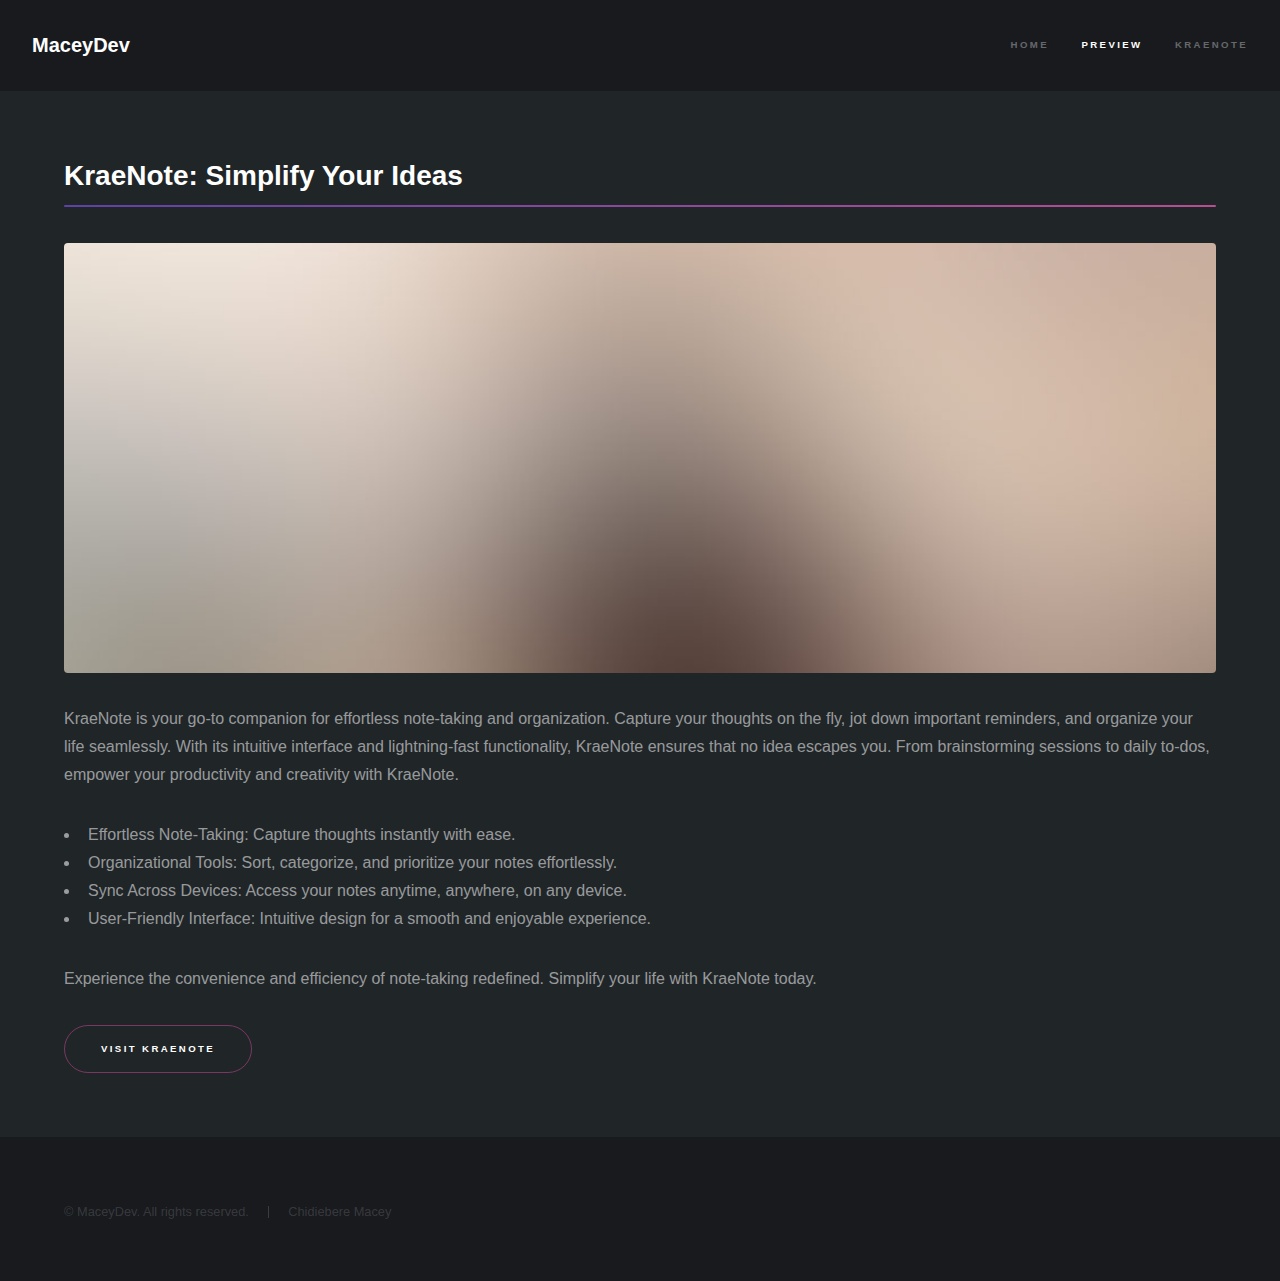
==== krae-generic.html @ 5ef136f2 "made changes to portfolio" ====
<!DOCTYPE HTML>
<!--
	Hyperspace by HTML5 UP
	html5up.net | @ajlkn
	Free for personal and commercial use under the CCA 3.0 license (html5up.net/license)
-->
<html>
	<head>
		<title>Generic - Krae Super Note App</title>
		<meta charset="utf-8" />
		<meta name="viewport" content="width=device-width, initial-scale=1, user-scalable=no" />
		<link rel="stylesheet" href="assets/css/main.css" />
		<noscript><link rel="stylesheet" href="assets/css/noscript.css" /></noscript>
	</head>
	<body class="is-preload">

		<!-- Header -->
			<header id="header">
				<a href="index.html" class="title">MaceyDev</a>
				<nav>
					<ul>
						<li><a href="index.html">Home</a></li>
						<li><a href="krae-generic.html" class="active">Preview</a></li>
						<li><a href="elements.html">KraeNote</a></li>
					</ul>
				</nav>
			</header>

		<!-- Wrapper -->
			<div id="wrapper">

				<!-- Main -->
					<section id="main" class="wrapper">
						<div class="inner">
							<h2 class="major">KraeNote: Simplify Your Ideas</h2>
							<span class="image fit"><img src="images/pic04.jpg" alt="" /></span>
							<p>KraeNote is your go-to companion for effortless note-taking and organization. Capture your thoughts on the fly, jot down important reminders, and organize your life seamlessly. With its intuitive interface and lightning-fast functionality, KraeNote ensures that no idea escapes you. From brainstorming sessions to daily to-dos, empower your productivity and creativity with KraeNote.</h4>
							<ul>
								<li>Effortless Note-Taking: Capture thoughts instantly with ease.</li>
								<li>Organizational Tools: Sort, categorize, and prioritize your notes effortlessly.</li>
								<li>Sync Across Devices: Access your notes anytime, anywhere, on any device.</li>
								<li>User-Friendly Interface: Intuitive design for a smooth and enjoyable experience.</li>
							</ul>
							
							<p>Experience the convenience and efficiency of note-taking redefined. Simplify your life with KraeNote today.</p>
							<ul class="actions">
								<li><a href="krae-generic.html" class="button">Visit KraeNote</a></li>
							</ul>
						</div>
					</section>

			</div>

		<!-- Footer -->
			<footer id="footer" class="wrapper alt">
				<div class="inner">
					<ul class="menu">
						<li>&copy; MaceyDev. All rights reserved.</li><li>Chidiebere Macey</a></li>
					</ul>
				</div>
			</footer>

		<!-- Scripts -->
			<script src="assets/js/jquery.min.js"></script>
			<script src="assets/js/jquery.scrollex.min.js"></script>
			<script src="assets/js/jquery.scrolly.min.js"></script>
			<script src="assets/js/browser.min.js"></script>
			<script src="assets/js/breakpoints.min.js"></script>
			<script src="assets/js/util.js"></script>
			<script src="assets/js/main.js"></script>

	</body>
</html>
---- assets/css/main.css ----
@import url(fontawesome-all.min.css);

/*
	Hyperspace by HTML5 UP
	html5up.net | @ajlkn
	Free for personal and commercial use under the CCA 3.0 license (html5up.net/license)
*/

:root{
	--bg-1-color: #202528;
	--bg-2-color: #181a1e;
	--third-color :rgba(149, 61, 117, 0.773);
	--color-light: rgba(0 0 0.4);
	--box-shadow: 0 10rem 0 0 rgba(161, 57, 122, 0.635);
}


span{
	color: #ffffff;
	font-size: 1.2em;
	font-family: Arial, Helvetica, sans-serif;
}

section > section.aboutText{
	display: flex;
	flex-direction: column;
	text-align: center;
	padding: 4em 2em 0;
}


/* My edits */

html, body, div, span, applet, object,
iframe, h1, h2, h3, h4, h5, h6, p, blockquote,
pre, a, abbr, acronym, address, big, cite,
code, del, dfn, em, img, ins, kbd, q, s, samp,
small, strike, strong, sub, sup, tt, var, b,
u, i, center, dl, dt, dd, ol, ul, li, fieldset,
form, label, legend, table, caption, tbody,
tfoot, thead, tr, th, td, article, aside,
canvas, details, embed, figure, figcaption,
footer, header, hgroup, menu, nav, output, ruby,
section, summary, time, mark, audio, video {
	margin: 0;
	padding: 0;
	border: 0;
	font-size: 100%;
	font: inherit;
	vertical-align: baseline;}

article, aside, details, figcaption, figure,
footer, header, hgroup, menu, nav, section {
	display: block;}

body {
	line-height: 1;
}

ol, ul {
	list-style: none;
}

blockquote, q {
	quotes: none;
}

	blockquote:before, blockquote:after, q:before, q:after {
		content: '';
		content: none;
	}

table {
	border-collapse: collapse;
	border-spacing: 0;
}

body {
	-webkit-text-size-adjust: none;
}

mark {
	background-color: transparent;
	color: inherit;
}

input::-moz-focus-inner {
	border: 0;
	padding: 0;
}

input, select, textarea {
	-moz-appearance: none;
	-webkit-appearance: none;
	-ms-appearance: none;
	appearance: none;
}

/* Basic */

	@-ms-viewport {
		width: device-width;
	}

	body {
		-ms-overflow-style: scrollbar;
	}

	@media screen and (max-width: 480px) {

		html, body {
			min-width: 320px;
		}

	}

	html {
		box-sizing: border-box;
	}

	*, *:before, *:after {
		box-sizing: inherit;
	}

	body {
		background: var(--bg-1-color);
	}

		body.is-preload *, body.is-preload *:before, body.is-preload *:after {
			-moz-animation: none !important;
			-webkit-animation: none !important;
			-ms-animation: none !important;
			animation: none !important;
			-moz-transition: none !important;
			-webkit-transition: none !important;
			-ms-transition: none !important;
			transition: none !important;
		}

/* Type */

	body, input, select, textarea {
		color: rgba(255, 255, 255, 0.55);
		font-family: Arial, Helvetica, sans-serif;
		font-size: 16.5pt;
		font-weight: normal;
		line-height: 1.75;
	}

		@media screen and (max-width: 1680px) {

			body, input, select, textarea {
				font-size: 13pt;
			}

		}

		@media screen and (max-width: 1280px) {

			body, input, select, textarea {
				font-size: 12pt;
			}

		}

		@media screen and (max-width: 360px) {

			body, input, select, textarea {
				font-size: 11pt;
			}

		}

	a {
		-moz-transition: color 0.2s ease, border-bottom-color 0.2s ease;
		-webkit-transition: color 0.2s ease, border-bottom-color 0.2s ease;
		-ms-transition: color 0.2s ease, border-bottom-color 0.2s ease;
		transition: color 0.2s ease, border-bottom-color 0.2s ease;
		border-bottom: dotted 1px rgba(255, 255, 255, 0.35);
		color: inherit;
		text-decoration: none;
	}

		a:hover {
			border-bottom-color: transparent;
			color: #ffffff;
		}

	strong, b {
		color: #ffffff;
		font-weight: bold;
	}

	em, i {
		font-style: italic;
	}

	p {
		margin: 0 0 2em 0;
	}

	h1, h2, h3, h4, h5, h6 {
		color: #ffffff;
		font-weight: bold;
		line-height: 1.5;
		margin: 0 0 0.3em 0;
	}

		h1 a, h2 a, h3 a, h4 a, h5 a, h6 a {
			color: inherit;
			text-decoration: none;
		}

	h1 {
		font-size: 2.75em;
	}

		h2.major {
			margin: 0 0 1.3em 0;
			position: relative;
			padding-bottom: 0.35em;
		}

			h2.major:after {
				background-image: -moz-linear-gradient(to right, #5e42a6, #b74e91);
				background-image: -webkit-linear-gradient(to right, #5e42a6, #b74e91);
				background-image: -ms-linear-gradient(to right, #5e42a6, #b74e91);
				background-image: linear-gradient(to right, #5e42a6, #b74e91);
				-moz-transition: max-width 0.2s ease;
				-webkit-transition: max-width 0.2s ease;
				-ms-transition: max-width 0.2s ease;
				transition: max-width 0.2s ease;
				border-radius: 0.2em;
				bottom: 0;
				content: '';
				height: 0.05em;
				position: absolute;
				right: 0;
				width: 100%;
			}

	h2 {
		font-size: 1.75em;
	}

	h3 {
		font-size: 1.1em;
	}

	h4 {
		font-size: 1em;
	}

	h5 {
		font-size: 0.8em;
	}

	h6 {
		font-size: 0.6em;
	}

	@media screen and (max-width: 736px) {

		h1 {
			font-size: 2em;
		}

		h2 {
			font-size: 1.25em;
		}

		h3 {
			font-size: 1em;
		}

		h4 {
			font-size: 0.8em;
		}

		h5 {
			font-size: 0.6em;
		}

		h6 {
			font-size: 0.6em;
		}

	}

	sub {
		font-size: 0.8em;
		position: relative;
		top: 0.5em;
	}

	sup {
		font-size: 0.8em;
		position: relative;
		top: -0.5em;
	}

	blockquote {
		border-left: solid 4px rgba(255, 255, 255, 0.15);
		font-style: italic;
		margin: 0 0 2em 0;
		padding: 0.5em 0 0.5em 2em;
	}

	code {
		background: rgba(255, 255, 255, 0.05);
		border-radius: 0.25em;
		border: solid 1px rgba(255, 255, 255, 0.15);
		font-family: "Courier New", monospace;
		font-size: 0.9em;
		margin: 0 0.25em;
		padding: 0.25em 0.65em;
	}

	pre {
		-webkit-overflow-scrolling: touch;
		font-family: "Courier New", monospace;
		font-size: 0.9em;
		margin: 0 0 2em 0;
	}

		pre code {
			display: block;
			line-height: 1.75em;
			padding: 1em 1.5em;
			overflow-x: auto;
		}

	hr {
		border: 0;
		border-bottom: solid 1px rgba(255, 255, 255, 0.15);
		margin: 2em 0;
	}

		hr.major {
			margin: 3em 0;
		}

	.align-left {
		text-align: left;
	}

	.align-center {
		text-align: center;
	}

	.align-right {
		text-align: right;
	}

/* Row */

	.row {
		display: flex;
		flex-wrap: wrap;
		box-sizing: border-box;
		align-items: stretch;
	}

		.row > * {
			box-sizing: border-box;
		}

		.row.gtr-uniform > * > :last-child {
			margin-bottom: 0;
		}

		.row.aln-left {
			justify-content: flex-start;
		}

		.row.aln-center {
			justify-content: center;
		}

		.row.aln-right {
			justify-content: flex-end;
		}

		.row.aln-top {
			align-items: flex-start;
		}

		.row.aln-middle {
			align-items: center;
		}

		.row.aln-bottom {
			align-items: flex-end;
		}

		.row > .imp {
			order: -1;
		}

		.row > .col-1 {
			width: 8.33333%;
		}

		.row > .off-1 {
			margin-left: 8.33333%;
		}

		.row > .col-2 {
			width: 16.66667%;
		}

		.row > .off-2 {
			margin-left: 16.66667%;
		}

		.row > .col-3 {
			width: 25%;
		}

		.row > .off-3 {
			margin-left: 25%;
		}

		.row > .col-4 {
			width: 33.33333%;
		}

		.row > .off-4 {
			margin-left: 33.33333%;
		}

		.row > .col-5 {
			width: 41.66667%;
		}

		.row > .off-5 {
			margin-left: 41.66667%;
		}

		.row > .col-6 {
			width: 50%;
		}

		.row > .off-6 {
			margin-left: 50%;
		}

		.row > .col-7 {
			width: 58.33333%;
		}

		.row > .off-7 {
			margin-left: 58.33333%;
		}

		.row > .col-8 {
			width: 66.66667%;
		}

		.row > .off-8 {
			margin-left: 66.66667%;
		}

		.row > .col-9 {
			width: 75%;
		}

		.row > .off-9 {
			margin-left: 75%;
		}

		.row > .col-10 {
			width: 83.33333%;
		}

		.row > .off-10 {
			margin-left: 83.33333%;
		}

		.row > .col-11 {
			width: 91.66667%;
		}

		.row > .off-11 {
			margin-left: 91.66667%;
		}

		.row > .col-12 {
			width: 100%;
		}

		.row > .off-12 {
			margin-left: 100%;
		}

		.row.gtr-0 {
			margin-top: 0;
			margin-left: 0em;
		}

			.row.gtr-0 > * {
				padding: 0 0 0 0em;
			}

			.row.gtr-0.gtr-uniform {
				margin-top: 0em;
			}

				.row.gtr-0.gtr-uniform > * {
					padding-top: 0em;
				}

		.row.gtr-25 {
			margin-top: 0;
			margin-left: -0.375em;
		}

			.row.gtr-25 > * {
				padding: 0 0 0 0.375em;
			}

			.row.gtr-25.gtr-uniform {
				margin-top: -0.375em;
			}

				.row.gtr-25.gtr-uniform > * {
					padding-top: 0.375em;
				}

		.row.gtr-50 {
			margin-top: 0;
			margin-left: -0.75em;
		}

			.row.gtr-50 > * {
				padding: 0 0 0 0.75em;
			}

			.row.gtr-50.gtr-uniform {
				margin-top: -0.75em;
			}

				.row.gtr-50.gtr-uniform > * {
					padding-top: 0.75em;
				}

		.row {
			margin-top: 0;
			margin-left: -1.5em;
		}

			.row > * {
				padding: 0 0 0 1.5em;
			}

			.row.gtr-uniform {
				margin-top: -1.5em;
			}

				.row.gtr-uniform > * {
					padding-top: 1.5em;
				}

		.row.gtr-150 {
			margin-top: 0;
			margin-left: -2.25em;
		}

			.row.gtr-150 > * {
				padding: 0 0 0 2.25em;
			}

			.row.gtr-150.gtr-uniform {
				margin-top: -2.25em;
			}

				.row.gtr-150.gtr-uniform > * {
					padding-top: 2.25em;
				}

		.row.gtr-200 {
			margin-top: 0;
			margin-left: -3em;
		}

			.row.gtr-200 > * {
				padding: 0 0 0 3em;
			}

			.row.gtr-200.gtr-uniform {
				margin-top: -3em;
			}

				.row.gtr-200.gtr-uniform > * {
					padding-top: 3em;
				}

		@media screen and (max-width: 1680px) {

			.row {
				display: flex;
				flex-wrap: wrap;
				box-sizing: border-box;
				align-items: stretch;
			}

				.row > * {
					box-sizing: border-box;
				}

				.row.gtr-uniform > * > :last-child {
					margin-bottom: 0;
				}

				.row.aln-left {
					justify-content: flex-start;
				}

				.row.aln-center {
					justify-content: center;
				}

				.row.aln-right {
					justify-content: flex-end;
				}

				.row.aln-top {
					align-items: flex-start;
				}

				.row.aln-middle {
					align-items: center;
				}

				.row.aln-bottom {
					align-items: flex-end;
				}

				.row > .imp-xlarge {
					order: -1;
				}

				.row > .col-1-xlarge {
					width: 8.33333%;
				}

				.row > .off-1-xlarge {
					margin-left: 8.33333%;
				}

				.row > .col-2-xlarge {
					width: 16.66667%;
				}

				.row > .off-2-xlarge {
					margin-left: 16.66667%;
				}

				.row > .col-3-xlarge {
					width: 25%;
				}

				.row > .off-3-xlarge {
					margin-left: 25%;
				}

				.row > .col-4-xlarge {
					width: 33.33333%;
				}

				.row > .off-4-xlarge {
					margin-left: 33.33333%;
				}

				.row > .col-5-xlarge {
					width: 41.66667%;
				}

				.row > .off-5-xlarge {
					margin-left: 41.66667%;
				}

				.row > .col-6-xlarge {
					width: 50%;
				}

				.row > .off-6-xlarge {
					margin-left: 50%;
				}

				.row > .col-7-xlarge {
					width: 58.33333%;
				}

				.row > .off-7-xlarge {
					margin-left: 58.33333%;
				}

				.row > .col-8-xlarge {
					width: 66.66667%;
				}

				.row > .off-8-xlarge {
					margin-left: 66.66667%;
				}

				.row > .col-9-xlarge {
					width: 75%;
				}

				.row > .off-9-xlarge {
					margin-left: 75%;
				}

				.row > .col-10-xlarge {
					width: 83.33333%;
				}

				.row > .off-10-xlarge {
					margin-left: 83.33333%;
				}

				.row > .col-11-xlarge {
					width: 91.66667%;
				}

				.row > .off-11-xlarge {
					margin-left: 91.66667%;
				}

				.row > .col-12-xlarge {
					width: 100%;
				}

				.row > .off-12-xlarge {
					margin-left: 100%;
				}

				.row.gtr-0 {
					margin-top: 0;
					margin-left: 0em;
				}

					.row.gtr-0 > * {
						padding: 0 0 0 0em;
					}

					.row.gtr-0.gtr-uniform {
						margin-top: 0em;
					}

						.row.gtr-0.gtr-uniform > * {
							padding-top: 0em;
						}

				.row.gtr-25 {
					margin-top: 0;
					margin-left: -0.375em;
				}

					.row.gtr-25 > * {
						padding: 0 0 0 0.375em;
					}

					.row.gtr-25.gtr-uniform {
						margin-top: -0.375em;
					}

						.row.gtr-25.gtr-uniform > * {
							padding-top: 0.375em;
						}

				.row.gtr-50 {
					margin-top: 0;
					margin-left: -0.75em;
				}

					.row.gtr-50 > * {
						padding: 0 0 0 0.75em;
					}

					.row.gtr-50.gtr-uniform {
						margin-top: -0.75em;
					}

						.row.gtr-50.gtr-uniform > * {
							padding-top: 0.75em;
						}

				.row {
					margin-top: 0;
					margin-left: -1.5em;
				}

					.row > * {
						padding: 0 0 0 1.5em;
					}

					.row.gtr-uniform {
						margin-top: -1.5em;
					}

						.row.gtr-uniform > * {
							padding-top: 1.5em;
						}

				.row.gtr-150 {
					margin-top: 0;
					margin-left: -2.25em;
				}

					.row.gtr-150 > * {
						padding: 0 0 0 2.25em;
					}

					.row.gtr-150.gtr-uniform {
						margin-top: -2.25em;
					}

						.row.gtr-150.gtr-uniform > * {
							padding-top: 2.25em;
						}

				.row.gtr-200 {
					margin-top: 0;
					margin-left: -3em;
				}

					.row.gtr-200 > * {
						padding: 0 0 0 3em;
					}

					.row.gtr-200.gtr-uniform {
						margin-top: -3em;
					}

						.row.gtr-200.gtr-uniform > * {
							padding-top: 3em;
						}

		}

		@media screen and (max-width: 1280px) {

			.row {
				display: flex;
				flex-wrap: wrap;
				box-sizing: border-box;
				align-items: stretch;
			}

				.row > * {
					box-sizing: border-box;
				}

				.row.gtr-uniform > * > :last-child {
					margin-bottom: 0;
				}

				.row.aln-left {
					justify-content: flex-start;
				}

				.row.aln-center {
					justify-content: center;
				}

				.row.aln-right {
					justify-content: flex-end;
				}

				.row.aln-top {
					align-items: flex-start;
				}

				.row.aln-middle {
					align-items: center;
				}

				.row.aln-bottom {
					align-items: flex-end;
				}

				.row > .imp-large {
					order: -1;
				}

				.row > .col-1-large {
					width: 8.33333%;
				}

				.row > .off-1-large {
					margin-left: 8.33333%;
				}

				.row > .col-2-large {
					width: 16.66667%;
				}

				.row > .off-2-large {
					margin-left: 16.66667%;
				}

				.row > .col-3-large {
					width: 25%;
				}

				.row > .off-3-large {
					margin-left: 25%;
				}

				.row > .col-4-large {
					width: 33.33333%;
				}

				.row > .off-4-large {
					margin-left: 33.33333%;
				}

				.row > .col-5-large {
					width: 41.66667%;
				}

				.row > .off-5-large {
					margin-left: 41.66667%;
				}

				.row > .col-6-large {
					width: 50%;
				}

				.row > .off-6-large {
					margin-left: 50%;
				}

				.row > .col-7-large {
					width: 58.33333%;
				}

				.row > .off-7-large {
					margin-left: 58.33333%;
				}

				.row > .col-8-large {
					width: 66.66667%;
				}

				.row > .off-8-large {
					margin-left: 66.66667%;
				}

				.row > .col-9-large {
					width: 75%;
				}

				.row > .off-9-large {
					margin-left: 75%;
				}

				.row > .col-10-large {
					width: 83.33333%;
				}

				.row > .off-10-large {
					margin-left: 83.33333%;
				}

				.row > .col-11-large {
					width: 91.66667%;
				}

				.row > .off-11-large {
					margin-left: 91.66667%;
				}

				.row > .col-12-large {
					width: 100%;
				}

				.row > .off-12-large {
					margin-left: 100%;
				}

				.row.gtr-0 {
					margin-top: 0;
					margin-left: 0em;
				}

					.row.gtr-0 > * {
						padding: 0 0 0 0em;
					}

					.row.gtr-0.gtr-uniform {
						margin-top: 0em;
					}

						.row.gtr-0.gtr-uniform > * {
							padding-top: 0em;
						}

				.row.gtr-25 {
					margin-top: 0;
					margin-left: -0.375em;
				}

					.row.gtr-25 > * {
						padding: 0 0 0 0.375em;
					}

					.row.gtr-25.gtr-uniform {
						margin-top: -0.375em;
					}

						.row.gtr-25.gtr-uniform > * {
							padding-top: 0.375em;
						}

				.row.gtr-50 {
					margin-top: 0;
					margin-left: -0.75em;
				}

					.row.gtr-50 > * {
						padding: 0 0 0 0.75em;
					}

					.row.gtr-50.gtr-uniform {
						margin-top: -0.75em;
					}

						.row.gtr-50.gtr-uniform > * {
							padding-top: 0.75em;
						}

				.row {
					margin-top: 0;
					margin-left: -1.5em;
				}

					.row > * {
						padding: 0 0 0 1.5em;
					}

					.row.gtr-uniform {
						margin-top: -1.5em;
					}

						.row.gtr-uniform > * {
							padding-top: 1.5em;
						}

				.row.gtr-150 {
					margin-top: 0;
					margin-left: -2.25em;
				}

					.row.gtr-150 > * {
						padding: 0 0 0 2.25em;
					}

					.row.gtr-150.gtr-uniform {
						margin-top: -2.25em;
					}

						.row.gtr-150.gtr-uniform > * {
							padding-top: 2.25em;
						}

				.row.gtr-200 {
					margin-top: 0;
					margin-left: -3em;
				}

					.row.gtr-200 > * {
						padding: 0 0 0 3em;
					}

					.row.gtr-200.gtr-uniform {
						margin-top: -3em;
					}

						.row.gtr-200.gtr-uniform > * {
							padding-top: 3em;
						}

		}

		@media screen and (max-width: 980px) {

			.row {
				display: flex;
				flex-wrap: wrap;
				box-sizing: border-box;
				align-items: stretch;
			}

				.row > * {
					box-sizing: border-box;
				}

				.row.gtr-uniform > * > :last-child {
					margin-bottom: 0;
				}

				.row.aln-left {
					justify-content: flex-start;
				}

				.row.aln-center {
					justify-content: center;
				}

				.row.aln-right {
					justify-content: flex-end;
				}

				.row.aln-top {
					align-items: flex-start;
				}

				.row.aln-middle {
					align-items: center;
				}

				.row.aln-bottom {
					align-items: flex-end;
				}

				.row > .imp-medium {
					order: -1;
				}

				.row > .col-1-medium {
					width: 8.33333%;
				}

				.row > .off-1-medium {
					margin-left: 8.33333%;
				}

				.row > .col-2-medium {
					width: 16.66667%;
				}

				.row > .off-2-medium {
					margin-left: 16.66667%;
				}

				.row > .col-3-medium {
					width: 25%;
				}

				.row > .off-3-medium {
					margin-left: 25%;
				}

				.row > .col-4-medium {
					width: 33.33333%;
				}

				.row > .off-4-medium {
					margin-left: 33.33333%;
				}

				.row > .col-5-medium {
					width: 41.66667%;
				}

				.row > .off-5-medium {
					margin-left: 41.66667%;
				}

				.row > .col-6-medium {
					width: 50%;
				}

				.row > .off-6-medium {
					margin-left: 50%;
				}

				.row > .col-7-medium {
					width: 58.33333%;
				}

				.row > .off-7-medium {
					margin-left: 58.33333%;
				}

				.row > .col-8-medium {
					width: 66.66667%;
				}

				.row > .off-8-medium {
					margin-left: 66.66667%;
				}

				.row > .col-9-medium {
					width: 75%;
				}

				.row > .off-9-medium {
					margin-left: 75%;
				}

				.row > .col-10-medium {
					width: 83.33333%;
				}

				.row > .off-10-medium {
					margin-left: 83.33333%;
				}

				.row > .col-11-medium {
					width: 91.66667%;
				}

				.row > .off-11-medium {
					margin-left: 91.66667%;
				}

				.row > .col-12-medium {
					width: 100%;
				}

				.row > .off-12-medium {
					margin-left: 100%;
				}

				.row.gtr-0 {
					margin-top: 0;
					margin-left: 0em;
				}

					.row.gtr-0 > * {
						padding: 0 0 0 0em;
					}

					.row.gtr-0.gtr-uniform {
						margin-top: 0em;
					}

						.row.gtr-0.gtr-uniform > * {
							padding-top: 0em;
						}

				.row.gtr-25 {
					margin-top: 0;
					margin-left: -0.375em;
				}

					.row.gtr-25 > * {
						padding: 0 0 0 0.375em;
					}

					.row.gtr-25.gtr-uniform {
						margin-top: -0.375em;
					}

						.row.gtr-25.gtr-uniform > * {
							padding-top: 0.375em;
						}

				.row.gtr-50 {
					margin-top: 0;
					margin-left: -0.75em;
				}

					.row.gtr-50 > * {
						padding: 0 0 0 0.75em;
					}

					.row.gtr-50.gtr-uniform {
						margin-top: -0.75em;
					}

						.row.gtr-50.gtr-uniform > * {
							padding-top: 0.75em;
						}

				.row {
					margin-top: 0;
					margin-left: -1.5em;
				}

					.row > * {
						padding: 0 0 0 1.5em;
					}

					.row.gtr-uniform {
						margin-top: -1.5em;
					}

						.row.gtr-uniform > * {
							padding-top: 1.5em;
						}

				.row.gtr-150 {
					margin-top: 0;
					margin-left: -2.25em;
				}

					.row.gtr-150 > * {
						padding: 0 0 0 2.25em;
					}

					.row.gtr-150.gtr-uniform {
						margin-top: -2.25em;
					}

						.row.gtr-150.gtr-uniform > * {
							padding-top: 2.25em;
						}

				.row.gtr-200 {
					margin-top: 0;
					margin-left: -3em;
				}

					.row.gtr-200 > * {
						padding: 0 0 0 3em;
					}

					.row.gtr-200.gtr-uniform {
						margin-top: -3em;
					}

						.row.gtr-200.gtr-uniform > * {
							padding-top: 3em;
						}

		}

		@media screen and (max-width: 736px) {

			.row {
				display: flex;
				flex-wrap: wrap;
				box-sizing: border-box;
				align-items: stretch;
			}

				.row > * {
					box-sizing: border-box;
				}

				.row.gtr-uniform > * > :last-child {
					margin-bottom: 0;
				}

				.row.aln-left {
					justify-content: flex-start;
				}

				.row.aln-center {
					justify-content: center;
				}

				.row.aln-right {
					justify-content: flex-end;
				}

				.row.aln-top {
					align-items: flex-start;
				}

				.row.aln-middle {
					align-items: center;
				}

				.row.aln-bottom {
					align-items: flex-end;
				}

				.row > .imp-small {
					order: -1;
				}

				.row > .col-1-small {
					width: 8.33333%;
				}

				.row > .off-1-small {
					margin-left: 8.33333%;
				}

				.row > .col-2-small {
					width: 16.66667%;
				}

				.row > .off-2-small {
					margin-left: 16.66667%;
				}

				.row > .col-3-small {
					width: 25%;
				}

				.row > .off-3-small {
					margin-left: 25%;
				}

				.row > .col-4-small {
					width: 33.33333%;
				}

				.row > .off-4-small {
					margin-left: 33.33333%;
				}

				.row > .col-5-small {
					width: 41.66667%;
				}

				.row > .off-5-small {
					margin-left: 41.66667%;
				}

				.row > .col-6-small {
					width: 50%;
				}

				.row > .off-6-small {
					margin-left: 50%;
				}

				.row > .col-7-small {
					width: 58.33333%;
				}

				.row > .off-7-small {
					margin-left: 58.33333%;
				}

				.row > .col-8-small {
					width: 66.66667%;
				}

				.row > .off-8-small {
					margin-left: 66.66667%;
				}

				.row > .col-9-small {
					width: 75%;
				}

				.row > .off-9-small {
					margin-left: 75%;
				}

				.row > .col-10-small {
					width: 83.33333%;
				}

				.row > .off-10-small {
					margin-left: 83.33333%;
				}

				.row > .col-11-small {
					width: 91.66667%;
				}

				.row > .off-11-small {
					margin-left: 91.66667%;
				}

				.row > .col-12-small {
					width: 100%;
				}

				.row > .off-12-small {
					margin-left: 100%;
				}

				.row.gtr-0 {
					margin-top: 0;
					margin-left: 0em;
				}

					.row.gtr-0 > * {
						padding: 0 0 0 0em;
					}

					.row.gtr-0.gtr-uniform {
						margin-top: 0em;
					}

						.row.gtr-0.gtr-uniform > * {
							padding-top: 0em;
						}

				.row.gtr-25 {
					margin-top: 0;
					margin-left: -0.375em;
				}

					.row.gtr-25 > * {
						padding: 0 0 0 0.375em;
					}

					.row.gtr-25.gtr-uniform {
						margin-top: -0.375em;
					}

						.row.gtr-25.gtr-uniform > * {
							padding-top: 0.375em;
						}

				.row.gtr-50 {
					margin-top: 0;
					margin-left: -0.75em;
				}

					.row.gtr-50 > * {
						padding: 0 0 0 0.75em;
					}

					.row.gtr-50.gtr-uniform {
						margin-top: -0.75em;
					}

						.row.gtr-50.gtr-uniform > * {
							padding-top: 0.75em;
						}

				.row {
					margin-top: 0;
					margin-left: -1.5em;
				}

					.row > * {
						padding: 0 0 0 1.5em;
					}

					.row.gtr-uniform {
						margin-top: -1.5em;
					}

						.row.gtr-uniform > * {
							padding-top: 1.5em;
						}

				.row.gtr-150 {
					margin-top: 0;
					margin-left: -2.25em;
				}

					.row.gtr-150 > * {
						padding: 0 0 0 2.25em;
					}

					.row.gtr-150.gtr-uniform {
						margin-top: -2.25em;
					}

						.row.gtr-150.gtr-uniform > * {
							padding-top: 2.25em;
						}

				.row.gtr-200 {
					margin-top: 0;
					margin-left: -3em;
				}

					.row.gtr-200 > * {
						padding: 0 0 0 3em;
					}

					.row.gtr-200.gtr-uniform {
						margin-top: -3em;
					}

						.row.gtr-200.gtr-uniform > * {
							padding-top: 3em;
						}

		}

		@media screen and (max-width: 480px) {

			.row {
				display: flex;
				flex-wrap: wrap;
				box-sizing: border-box;
				align-items: stretch;
			}

				.row > * {
					box-sizing: border-box;
				}

				.row.gtr-uniform > * > :last-child {
					margin-bottom: 0;
				}

				.row.aln-left {
					justify-content: flex-start;
				}

				.row.aln-center {
					justify-content: center;
				}

				.row.aln-right {
					justify-content: flex-end;
				}

				.row.aln-top {
					align-items: flex-start;
				}

				.row.aln-middle {
					align-items: center;
				}

				.row.aln-bottom {
					align-items: flex-end;
				}

				.row > .imp-xsmall {
					order: -1;
				}

				.row > .col-1-xsmall {
					width: 8.33333%;
				}

				.row > .off-1-xsmall {
					margin-left: 8.33333%;
				}

				.row > .col-2-xsmall {
					width: 16.66667%;
				}

				.row > .off-2-xsmall {
					margin-left: 16.66667%;
				}

				.row > .col-3-xsmall {
					width: 25%;
				}

				.row > .off-3-xsmall {
					margin-left: 25%;
				}

				.row > .col-4-xsmall {
					width: 33.33333%;
				}

				.row > .off-4-xsmall {
					margin-left: 33.33333%;
				}

				.row > .col-5-xsmall {
					width: 41.66667%;
				}

				.row > .off-5-xsmall {
					margin-left: 41.66667%;
				}

				.row > .col-6-xsmall {
					width: 50%;
				}

				.row > .off-6-xsmall {
					margin-left: 50%;
				}

				.row > .col-7-xsmall {
					width: 58.33333%;
				}

				.row > .off-7-xsmall {
					margin-left: 58.33333%;
				}

				.row > .col-8-xsmall {
					width: 66.66667%;
				}

				.row > .off-8-xsmall {
					margin-left: 66.66667%;
				}

				.row > .col-9-xsmall {
					width: 75%;
				}

				.row > .off-9-xsmall {
					margin-left: 75%;
				}

				.row > .col-10-xsmall {
					width: 83.33333%;
				}

				.row > .off-10-xsmall {
					margin-left: 83.33333%;
				}

				.row > .col-11-xsmall {
					width: 91.66667%;
				}

				.row > .off-11-xsmall {
					margin-left: 91.66667%;
				}

				.row > .col-12-xsmall {
					width: 100%;
				}

				.row > .off-12-xsmall {
					margin-left: 100%;
				}

				.row.gtr-0 {
					margin-top: 0;
					margin-left: 0em;
				}

					.row.gtr-0 > * {
						padding: 0 0 0 0em;
					}

					.row.gtr-0.gtr-uniform {
						margin-top: 0em;
					}

						.row.gtr-0.gtr-uniform > * {
							padding-top: 0em;
						}

				.row.gtr-25 {
					margin-top: 0;
					margin-left: -0.375em;
				}

					.row.gtr-25 > * {
						padding: 0 0 0 0.375em;
					}

					.row.gtr-25.gtr-uniform {
						margin-top: -0.375em;
					}

						.row.gtr-25.gtr-uniform > * {
							padding-top: 0.375em;
						}

				.row.gtr-50 {
					margin-top: 0;
					margin-left: -0.75em;
				}

					.row.gtr-50 > * {
						padding: 0 0 0 0.75em;
					}

					.row.gtr-50.gtr-uniform {
						margin-top: -0.75em;
					}

						.row.gtr-50.gtr-uniform > * {
							padding-top: 0.75em;
						}

				.row {
					margin-top: 0;
					margin-left: -1.5em;
				}

					.row > * {
						padding: 0 0 0 1.5em;
					}

					.row.gtr-uniform {
						margin-top: -1.5em;
					}

						.row.gtr-uniform > * {
							padding-top: 1.5em;
						}

				.row.gtr-150 {
					margin-top: 0;
					margin-left: -2.25em;
				}

					.row.gtr-150 > * {
						padding: 0 0 0 2.25em;
					}

					.row.gtr-150.gtr-uniform {
						margin-top: -2.25em;
					}

						.row.gtr-150.gtr-uniform > * {
							padding-top: 2.25em;
						}

				.row.gtr-200 {
					margin-top: 0;
					margin-left: -3em;
				}

					.row.gtr-200 > * {
						padding: 0 0 0 3em;
					}

					.row.gtr-200.gtr-uniform {
						margin-top: -3em;
					}

						.row.gtr-200.gtr-uniform > * {
							padding-top: 3em;
						}

		}

/* Box */

	.box {
		border-radius: 0.25em;
		border: solid 1px rgba(255, 255, 255, 0.15);
		margin-bottom: 2em;
		padding: 1.5em;
	}

		.box > :last-child,
		.box > :last-child > :last-child,
		.box > :last-child > :last-child > :last-child {
			margin-bottom: 0;
		}

		.box.alt {
			border: 0;
			border-radius: 0;
			padding: 0;
		}

/* Button */

	input[type="submit"],
	input[type="reset"],
	input[type="button"],
	button,
	.button {
		-moz-appearance: none;
		-webkit-appearance: none;
		-ms-appearance: none;
		appearance: none;
		-moz-transition: border-color 0.2s ease;
		-webkit-transition: border-color 0.2s ease;
		-ms-transition: border-color 0.2s ease;
		transition: border-color 0.2s ease;
		background-color: transparent;
		border: solid 1px !important;
		border-color: var(--third-color) !important;
		border-radius: 3em;
		color: #ffffff !important;
		cursor: pointer;
		display: inline-block;
		font-size: 0.6em;
		font-weight: bold;
		height: calc(4.75em + 2px);
		letter-spacing: 0.25em;
		line-height: 4.75em;
		outline: 0;
		padding: 0 3.75em;
		position: relative;
		text-align: center;
		text-decoration: none;
		text-transform: uppercase;
		white-space: nowrap;
	}

		input[type="submit"]:after,
		input[type="reset"]:after,
		input[type="button"]:after,
		button:after,
		.button:after {
			-moz-transform: scale(0.25);
			-webkit-transform: scale(0.25);
			-ms-transform: scale(0.25);
			transform: scale(0.25);
			pointer-events: none;
			-moz-transition: opacity 0.2s ease, -moz-transform 0.2s ease;
			-webkit-transition: opacity 0.2s ease, -webkit-transform 0.2s ease;
			-ms-transition: opacity 0.2s ease, -ms-transform 0.2s ease;
			transition: opacity 0.2s ease, transform 0.2s ease;
			background: #ffffff;
			border-radius: 3em;
			content: '';
			height: 100%;
			left: 0;
			opacity: 0;
			position: absolute;
			top: 0;
			width: 100%;
		}

		input[type="submit"].icon:before,
		input[type="reset"].icon:before,
		input[type="button"].icon:before,
		button.icon:before,
		.button.icon:before {
			margin-right: 0.75em;
		}

		input[type="submit"].fit,
		input[type="reset"].fit,
		input[type="button"].fit,
		button.fit,
		.button.fit {
			width: 100%;
		}

		input[type="submit"].small,
		input[type="reset"].small,
		input[type="button"].small,
		button.small,
		.button.small {
			font-size: 0.4em;
		}

		input[type="submit"].large,
		input[type="reset"].large,
		input[type="button"].large,
		button.large,
		.button.large {
			font-size: 0.8em;
		}

		input[type="submit"].primary,
		input[type="reset"].primary,
		input[type="button"].primary,
		button.primary,
		.button.primary {
			background-color: #ffffff;
			color: #312450 !important;
		}

			input[type="submit"].primary:after,
			input[type="reset"].primary:after,
			input[type="button"].primary:after,
			button.primary:after,
			.button.primary:after {
				display: none;
			}

		input[type="submit"].disabled, input[type="submit"]:disabled,
		input[type="reset"].disabled,
		input[type="reset"]:disabled,
		input[type="button"].disabled,
		input[type="button"]:disabled,
		button.disabled,
		button:disabled,
		.button.disabled,
		.button:disabled {
			cursor: default;
			opacity: 0.5;
			pointer-events: none;
		}

		input[type="submit"]:hover,
		input[type="reset"]:hover,
		input[type="button"]:hover,
		button:hover,
		.button:hover {
			border-color: rgba(255, 255, 255, 0.55) !important;
		}

			input[type="submit"]:hover:after,
			input[type="reset"]:hover:after,
			input[type="button"]:hover:after,
			button:hover:after,
			.button:hover:after {
				opacity: 0.05;
				-moz-transform: scale(1);
				-webkit-transform: scale(1);
				-ms-transform: scale(1);
				transform: scale(1);
			}

			input[type="submit"]:hover:active,
			input[type="reset"]:hover:active,
			input[type="button"]:hover:active,
			button:hover:active,
			.button:hover:active {
				border-color: #ffffff !important;
			}

				input[type="submit"]:hover:active:after,
				input[type="reset"]:hover:active:after,
				input[type="button"]:hover:active:after,
				button:hover:active:after,
				.button:hover:active:after {
					opacity: 0.1;
				}

/* Features */

	.features {
		display: -moz-flex;
		display: -webkit-flex;
		display: -ms-flex;
		display: flex;
		-moz-flex-wrap: wrap;
		-webkit-flex-wrap: wrap;
		-ms-flex-wrap: wrap;
		flex-wrap: wrap;
		border-radius: 0.25em;
		border: solid 1px rgba(255, 255, 255, 0.15);
		background: rgba(255, 255, 255, 0.05);
		margin: 0 0 2em 0;
	}

		.features section {
			padding: 3.5em 3em 1em 7em ;
			width: 50%;
			border-top: solid 1px rgba(255, 255, 255, 0.15);
			position: relative;
		}

			.features section:nth-child(-n + 2) {
				border-top-width: 0;
			}

			.features section:nth-child(2n) {
				border-left: solid 1px rgba(255, 255, 255, 0.15);
			}

			.features section .icon {
				-moz-transition: opacity 0.5s ease, -moz-transform 0.5s ease;
				-webkit-transition: opacity 0.5s ease, -webkit-transform 0.5s ease;
				-ms-transition: opacity 0.5s ease, -ms-transform 0.5s ease;
				transition: opacity 0.5s ease, transform 0.5s ease;
				-moz-transition-delay: 1s;
				-webkit-transition-delay: 1s;
				-ms-transition-delay: 1s;
				transition-delay: 1s;
				-moz-transform: scale(1);
				-webkit-transform: scale(1);
				-ms-transform: scale(1);
				transform: scale(1);
				position: absolute;
				left: 3em;
				top: 3em;
				opacity: 1;
			}

			.features section:nth-child(1) .icon {
				-moz-transition-delay: 0.15s;
				-webkit-transition-delay: 0.15s;
				-ms-transition-delay: 0.15s;
				transition-delay: 0.15s;
			}

			.features section:nth-child(2) .icon {
				-moz-transition-delay: 0.3s;
				-webkit-transition-delay: 0.3s;
				-ms-transition-delay: 0.3s;
				transition-delay: 0.3s;
			}

			.features section:nth-child(3) .icon {
				-moz-transition-delay: 0.45s;
				-webkit-transition-delay: 0.45s;
				-ms-transition-delay: 0.45s;
				transition-delay: 0.45s;
			}

			.features section:nth-child(4) .icon {
				-moz-transition-delay: 0.6s;
				-webkit-transition-delay: 0.6s;
				-ms-transition-delay: 0.6s;
				transition-delay: 0.6s;
			}

			.features section:nth-child(5) .icon {
				-moz-transition-delay: 0.75s;
				-webkit-transition-delay: 0.75s;
				-ms-transition-delay: 0.75s;
				transition-delay: 0.75s;
			}

			.features section:nth-child(6) .icon {
				-moz-transition-delay: 0.9s;
				-webkit-transition-delay: 0.9s;
				-ms-transition-delay: 0.9s;
				transition-delay: 0.9s;
			}

			.features section:nth-child(7) .icon {
				-moz-transition-delay: 1.05s;
				-webkit-transition-delay: 1.05s;
				-ms-transition-delay: 1.05s;
				transition-delay: 1.05s;
			}

			.features section:nth-child(8) .icon {
				-moz-transition-delay: 1.2s;
				-webkit-transition-delay: 1.2s;
				-ms-transition-delay: 1.2s;
				transition-delay: 1.2s;
			}

			.features section:nth-child(9) .icon {
				-moz-transition-delay: 1.35s;
				-webkit-transition-delay: 1.35s;
				-ms-transition-delay: 1.35s;
				transition-delay: 1.35s;
			}

			.features section:nth-child(10) .icon {
				-moz-transition-delay: 1.5s;
				-webkit-transition-delay: 1.5s;
				-ms-transition-delay: 1.5s;
				transition-delay: 1.5s;
			}

			.features section:nth-child(11) .icon {
				-moz-transition-delay: 1.65s;
				-webkit-transition-delay: 1.65s;
				-ms-transition-delay: 1.65s;
				transition-delay: 1.65s;
			}

			.features section:nth-child(12) .icon {
				-moz-transition-delay: 1.8s;
				-webkit-transition-delay: 1.8s;
				-ms-transition-delay: 1.8s;
				transition-delay: 1.8s;
			}

			.features section:nth-child(13) .icon {
				-moz-transition-delay: 1.95s;
				-webkit-transition-delay: 1.95s;
				-ms-transition-delay: 1.95s;
				transition-delay: 1.95s;
			}

			.features section:nth-child(14) .icon {
				-moz-transition-delay: 2.1s;
				-webkit-transition-delay: 2.1s;
				-ms-transition-delay: 2.1s;
				transition-delay: 2.1s;
			}

			.features section:nth-child(15) .icon {
				-moz-transition-delay: 2.25s;
				-webkit-transition-delay: 2.25s;
				-ms-transition-delay: 2.25s;
				transition-delay: 2.25s;
			}

			.features section:nth-child(16) .icon {
				-moz-transition-delay: 2.4s;
				-webkit-transition-delay: 2.4s;
				-ms-transition-delay: 2.4s;
				transition-delay: 2.4s;
			}

			.features section:nth-child(17) .icon {
				-moz-transition-delay: 2.55s;
				-webkit-transition-delay: 2.55s;
				-ms-transition-delay: 2.55s;
				transition-delay: 2.55s;
			}

			.features section:nth-child(18) .icon {
				-moz-transition-delay: 2.7s;
				-webkit-transition-delay: 2.7s;
				-ms-transition-delay: 2.7s;
				transition-delay: 2.7s;
			}

			.features section:nth-child(19) .icon {
				-moz-transition-delay: 2.85s;
				-webkit-transition-delay: 2.85s;
				-ms-transition-delay: 2.85s;
				transition-delay: 2.85s;
			}

			.features section:nth-child(20) .icon {
				-moz-transition-delay: 3s;
				-webkit-transition-delay: 3s;
				-ms-transition-delay: 3s;
				transition-delay: 3s;
			}

		.features.inactive section .icon {
			-moz-transform: scale(0.5);
			-webkit-transform: scale(0.5);
			-ms-transform: scale(0.5);
			transform: scale(0.5);
			opacity: 0;
		}

		@media screen and (max-width: 980px) {

			.features {
				display: block;
			}

				.features section {
					border-top-width: 1px !important;
					border-left-width: 0 !important;
					width: 100%;
				}

					.features section:first-child {
						border-top-width: 0 !important;
					}

		}

		@media screen and (max-width: 736px) {

			.features section {
				padding: 2.5em 1.5em 0.1em 5.5em ;
			}

				.features section .icon {
					left: 1.5em;
					top: 2em;
				}

		}

		@media screen and (max-width: 480px) {

			.features section {
				padding: 2em 1.5em 0.1em 1.5em ;
			}

				.features section .icon {
					left: 0;
					position: relative;
					top: 0;
				}

		}

/* Form */

	form {
		margin: 0 0 2em 0;
	}

		form > :last-child {
			margin-bottom: 0;
		}

		form > .fields {
			display: -moz-flex;
			display: -webkit-flex;
			display: -ms-flex;
			display: flex;
			-moz-flex-wrap: wrap;
			-webkit-flex-wrap: wrap;
			-ms-flex-wrap: wrap;
			flex-wrap: wrap;
			width: calc(100% + 3em);
			margin: -1.5em 0 2em -1.5em;
		}

			form > .fields > .field {
				-moz-flex-grow: 0;
				-webkit-flex-grow: 0;
				-ms-flex-grow: 0;
				flex-grow: 0;
				-moz-flex-shrink: 0;
				-webkit-flex-shrink: 0;
				-ms-flex-shrink: 0;
				flex-shrink: 0;
				padding: 1.5em 0 0 1.5em;
				width: calc(100% - 1.5em);
			}

				form > .fields > .field.half {
					width: calc(50% - 0.75em);
				}

				form > .fields > .field.third {
					width: calc(100%/3 - 0.5em);
				}

				form > .fields > .field.quarter {
					width: calc(25% - 0.375em);
				}

		@media screen and (max-width: 480px) {

			form > .fields {
				width: calc(100% + 3em);
				margin: -1.5em 0 2em -1.5em;
			}

				form > .fields > .field {
					padding: 1.5em 0 0 1.5em;
					width: calc(100% - 1.5em);
				}

					form > .fields > .field.half {
						width: calc(100% - 1.5em);
					}

					form > .fields > .field.third {
						width: calc(100% - 1.5em);
					}

					form > .fields > .field.quarter {
						width: calc(100% - 1.5em);
					}

		}

	label {
		color: #ffffff;
		font-weight: bold;
		line-height: 1.5;
		margin: 0 0 0.7em 0;
		display: block;
		font-size: 1.1em;
	}

	input[type="text"],
	input[type="password"],
	input[type="email"],
	input[type="tel"],
	select,
	textarea {
		-moz-appearance: none;
		-webkit-appearance: none;
		-ms-appearance: none;
		appearance: none;
		background: rgba(255, 255, 255, 0.05);
		border-radius: 0.25em;
		border: none;
		border: solid 1px rgba(255, 255, 255, 0.15);
		color: inherit;
		display: block;
		outline: 0;
		padding: 0 1em;
		text-decoration: none;
		width: 100%;
	}

		input[type="text"]:invalid,
		input[type="password"]:invalid,
		input[type="email"]:invalid,
		input[type="tel"]:invalid,
		select:invalid,
		textarea:invalid {
			box-shadow: none;
		}

		input[type="text"]:focus,
		input[type="password"]:focus,
		input[type="email"]:focus,
		input[type="tel"]:focus,
		select:focus,
		textarea:focus {
			border-color: #ffffff;
			box-shadow: 0 0 0 1px #ffffff;
		}

	select {
		background-image: url("data:image/svg+xml;charset=utf8,%3Csvg xmlns='http://www.w3.org/2000/svg' width='40' height='40' preserveAspectRatio='none' viewBox='0 0 40 40'%3E%3Cpath d='M9.4,12.3l10.4,10.4l10.4-10.4c0.2-0.2,0.5-0.4,0.9-0.4c0.3,0,0.6,0.1,0.9,0.4l3.3,3.3c0.2,0.2,0.4,0.5,0.4,0.9 c0,0.4-0.1,0.6-0.4,0.9L20.7,31.9c-0.2,0.2-0.5,0.4-0.9,0.4c-0.3,0-0.6-0.1-0.9-0.4L4.3,17.3c-0.2-0.2-0.4-0.5-0.4-0.9 c0-0.4,0.1-0.6,0.4-0.9l3.3-3.3c0.2-0.2,0.5-0.4,0.9-0.4S9.1,12.1,9.4,12.3z' fill='rgba(255, 255, 255, 0.15)' /%3E%3C/svg%3E");
		background-size: 1.25rem;
		background-repeat: no-repeat;
		background-position: calc(100% - 1rem) center;
		height: 2.75em;
		padding-right: 2.75em;
		text-overflow: ellipsis;
	}

		select option {
			color: #ffffff;
			background: #312450;
		}

		select:focus::-ms-value {
			background-color: transparent;
		}

		select::-ms-expand {
			display: none;
		}

	input[type="text"],
	input[type="password"],
	input[type="email"],
	select {
		height: 2.75em;
	}

	textarea {
		padding: 0.75em 1em;
	}

		body.is-ie textarea {
			min-height: 10em;
		}

	input[type="checkbox"],
	input[type="radio"] {
		-moz-appearance: none;
		-webkit-appearance: none;
		-ms-appearance: none;
		appearance: none;
		display: block;
		float: left;
		margin-right: -2em;
		opacity: 0;
		width: 1em;
		z-index: -1;
	}

		input[type="checkbox"] + label,
		input[type="radio"] + label {
			text-decoration: none;
			color: rgba(255, 255, 255, 0.55);
			cursor: pointer;
			display: inline-block;
			font-size: 1em;
			font-weight: normal;
			padding-left: 2.4em;
			padding-right: 0.75em;
			position: relative;
		}

			input[type="checkbox"] + label:before,
			input[type="radio"] + label:before {
				-moz-osx-font-smoothing: grayscale;
				-webkit-font-smoothing: antialiased;
				display: inline-block;
				font-style: normal;
				font-variant: normal;
				text-rendering: auto;
				line-height: 1;
				text-transform: none !important;
				font-family: 'Font Awesome 5 Free';
				font-weight: 900;
			}

			input[type="checkbox"] + label:before,
			input[type="radio"] + label:before {
				background: rgba(255, 255, 255, 0.05);
				border-radius: 0.25em;
				border: solid 1px rgba(255, 255, 255, 0.15);
				content: '';
				display: inline-block;
				font-size: 0.8em;
				height: 2.0625em;
				left: 0;
				line-height: 2.0625em;
				position: absolute;
				text-align: center;
				top: 0;
				width: 2.0625em;
			}

		input[type="checkbox"]:checked + label:before,
		input[type="radio"]:checked + label:before {
			background: #ffffff;
			border-color: #ffffff;
			color: #b74e91;
			content: '\f00c';
		}

		input[type="checkbox"]:focus + label:before,
		input[type="radio"]:focus + label:before {
			border-color: #ffffff;
			box-shadow: 0 0 0 1px #ffffff;
		}

	input[type="checkbox"] + label:before {
		border-radius: 0.25em;
	}

	input[type="radio"] + label:before {
		border-radius: 100%;
	}

	::-webkit-input-placeholder {
		color: rgba(255, 255, 255, 0.35) !important;
		opacity: 1.0;
	}

	:-moz-placeholder {
		color: rgba(255, 255, 255, 0.35) !important;
		opacity: 1.0;
	}

	::-moz-placeholder {
		color: rgba(255, 255, 255, 0.35) !important;
		opacity: 1.0;
	}

	:-ms-input-placeholder {
		color: rgba(255, 255, 255, 0.35) !important;
		opacity: 1.0;
	}

/* Icon */

	.icon {
		text-decoration: none;
		border-bottom: none;
		position: relative;
	}

		.icon:before {
			-moz-osx-font-smoothing: grayscale;
			-webkit-font-smoothing: antialiased;
			display: inline-block;
			font-style: normal;
			font-variant: normal;
			text-rendering: auto;
			line-height: 1;
			text-transform: none !important;
			font-family: 'Font Awesome 5 Free';
			font-weight: 400;
		}

		.icon > .label {
			display: none;
		}

		.icon:before {
			line-height: inherit;
		}

		.icon.solid:before {
			font-weight: 900;
		}

		.icon.brands:before {
			font-family: 'Font Awesome 5 Brands';
		}

		.icon.major {
			width: 2.5em;
			height: 2.5em;
			display: block;
			background: #ffffff;
			border-radius: 100%;
			color: #312450;
			text-align: center;
			line-height: 2.5em;
			margin: 0 0 1.3em 0;
		}

			.icon.major:before {
				font-size: 1.25em;
			}

				.wrapper.style1 .icon.major:before {
					color: #5e42a6;
				}

				.wrapper.style1-alt .icon.major:before {
					color: #493382;
				}

				.wrapper.style2 .icon.major:before {
					color: #5052b5;
				}

				.wrapper.style2-alt .icon.major:before {
					color: #3e4094;
				}

				.wrapper.style3 .icon.major:before {
					color: #b74e91;
				}

				.wrapper.style3-alt .icon.major:before {
					color: #953d75;
				}

/* Image */

	.image {
		border-radius: 0.25em;
		border: 0;
		display: inline-block;
		position: relative;
	}

		.image img {
			border-radius: 0.25em;
			display: block;
		}

		.image.left, .image.right {
			max-width: 40%;
		}

			.image.left img, .image.right img {
				width: 100%;
			}

		.image.left {
			float: left;
			margin: 0 1.5em 1em 0;
			top: 0.25em;
		}

		.image.right {
			float: right;
			margin: 0 0 1em 1.5em;
			top: 0.25em;
		}

		.image.fit {
			display: block;
			margin: 0 0 2em 0;
			width: 100%;
		}

			.image.fit img {
				width: 100%;
			}

		.image.main {
			display: block;
			margin: 0 0 3em 0;
			width: 100%;
		}

			.image.main img {
				width: 100%;
			}

/* List */

	ol {
		list-style: decimal;
		margin: 0 0 2em 0;
		padding-left: 1.25em;
	}

		ol li {
			padding-left: 0.25em;
		}

	ul {
		list-style: disc;
		margin: 0 0 2em 0;
		padding-left: 1em;
	}

		ul li {
			padding-left: 0.5em;
		}

		ul.alt {
			list-style: none;
			padding-left: 0;
		}

			ul.alt li {
				border-top: solid 1px rgba(255, 255, 255, 0.15);
				padding: 0.5em 0;
			}

				ul.alt li:first-child {
					border-top: 0;
					padding-top: 0;
				}

	dl {
		margin: 0 0 2em 0;
	}

		dl dt {
			display: block;
			font-weight: bold;
			margin: 0 0 1em 0;
		}

		dl dd {
			margin-left: 2em;
		}

/* Actions */

	ul.actions {
		display: -moz-flex;
		display: -webkit-flex;
		display: -ms-flex;
		display: flex;
		cursor: default;
		list-style: none;
		margin-left: -1em;
		padding-left: 0;
	}

		ul.actions li {
			padding: 0 0 0 1em;
			vertical-align: middle;
		}

		ul.actions.special {
			-moz-justify-content: center;
			-webkit-justify-content: center;
			-ms-justify-content: center;
			justify-content: center;
			width: 100%;
			margin-left: 0;
		}

			ul.actions.special li:first-child {
				padding-left: 0;
			}

		ul.actions.stacked {
			-moz-flex-direction: column;
			-webkit-flex-direction: column;
			-ms-flex-direction: column;
			flex-direction: column;
			margin-left: 0;
		}

			ul.actions.stacked li {
				padding: 1.3em 0 0 0;
			}

				ul.actions.stacked li:first-child {
					padding-top: 0;
				}

		ul.actions.fit {
			width: calc(100% + 1em);
		}

			ul.actions.fit li {
				-moz-flex-grow: 1;
				-webkit-flex-grow: 1;
				-ms-flex-grow: 1;
				flex-grow: 1;
				-moz-flex-shrink: 1;
				-webkit-flex-shrink: 1;
				-ms-flex-shrink: 1;
				flex-shrink: 1;
				width: 100%;
			}

				ul.actions.fit li > * {
					width: 100%;
				}

			ul.actions.fit.stacked {
				width: 100%;
			}

		@media screen and (max-width: 480px) {

			ul.actions:not(.fixed) {
				-moz-flex-direction: column;
				-webkit-flex-direction: column;
				-ms-flex-direction: column;
				flex-direction: column;
				margin-left: 0;
				width: 100% !important;
			}

				ul.actions:not(.fixed) li {
					-moz-flex-grow: 1;
					-webkit-flex-grow: 1;
					-ms-flex-grow: 1;
					flex-grow: 1;
					-moz-flex-shrink: 1;
					-webkit-flex-shrink: 1;
					-ms-flex-shrink: 1;
					flex-shrink: 1;
					padding: 1em 0 0 0;
					text-align: center;
					width: 100%;
				}

					ul.actions:not(.fixed) li > * {
						width: 100%;
					}

					ul.actions:not(.fixed) li:first-child {
						padding-top: 0;
					}

					ul.actions:not(.fixed) li input[type="submit"],
					ul.actions:not(.fixed) li input[type="reset"],
					ul.actions:not(.fixed) li input[type="button"],
					ul.actions:not(.fixed) li button,
					ul.actions:not(.fixed) li .button {
						width: 100%;
					}

						ul.actions:not(.fixed) li input[type="submit"].icon:before,
						ul.actions:not(.fixed) li input[type="reset"].icon:before,
						ul.actions:not(.fixed) li input[type="button"].icon:before,
						ul.actions:not(.fixed) li button.icon:before,
						ul.actions:not(.fixed) li .button.icon:before {
							margin-left: -0.5rem;
						}

		}

/* Contact */

	ul.contact {
		list-style: none;
		padding: 0;
	}

		ul.contact > li {
			padding: 0;
			margin: 1.5em 0 0 0;
		}

			ul.contact > li:first-child {
				margin-top: 0;
			}

/* Icons */

	ul.icons {
		cursor: default;
		list-style: none;
		padding-left: 0;
	}

		ul.icons li {
			display: inline-block;
			padding: 0 0.75em 0 0;
		}

			ul.icons li:last-child {
				padding-right: 0;
			}

			ul.icons li > a, ul.icons li > span {
				border: 0;
			}

				ul.icons li > a .label, ul.icons li > span .label {
					display: none;
				}

/* Menu */

	ul.menu {
		list-style: none;
		padding: 0;
	}

		ul.menu > li {
			border-left: solid 1px rgba(255, 255, 255, 0.15);
			display: inline-block;
			line-height: 1;
			margin-left: 1.5em;
			padding: 0 0 0 1.5em;
		}

			ul.menu > li:first-child {
				border-left: 0;
				margin: 0;
				padding-left: 0;
			}

		@media screen and (max-width: 480px) {

			ul.menu > li {
				border-left: 0;
				display: block;
				line-height: inherit;
				margin: 0.5em 0 0 0;
				padding-left: 0;
			}

		}

/* Section/Article */

	section.special, article.special {
		text-align: center;
	}

	header p {
		color: rgba(255, 255, 255, 0.35);
		position: relative;
		margin: 0 0 1.5em 0;
	}

	header h2 + p {
		font-size: 1.25em;
		margin-top: -1em;
		line-height: 1.5em;
	}

	header h3 + p {
		font-size: 1.1em;
		margin-top: -0.8em;
		line-height: 1.5em;
	}

	header h4 + p,
	header h5 + p,
	header h6 + p {
		font-size: 0.9em;
		margin-top: -0.6em;
		line-height: 1.5em;
	}

/* Split */

	.split {
		display: -moz-flex;
		display: -webkit-flex;
		display: -ms-flex;
		display: flex;
	}

		.split > * {
			width: calc(50% - 2.5em);
		}

		.split > :nth-child(2n - 1) {
			padding-right: 2.5em;
			border-right: solid 1px rgba(255, 255, 255, 0.15);
		}

		.split > :nth-child(2n) {
			padding-left: 2.5em;
		}

		.split.style1 > :nth-child(2n - 1) {
			width: calc(66.66666% - 2.5em);
		}

		.split.style1 > :nth-child(2n) {
			width: calc(33.33333% - 2.5em);
		}

		@media screen and (max-width: 1680px) {

			.split > * {
				width: calc(50% - 2em);
			}

			.split > :nth-child(2n - 1) {
				padding-right: 2em;
			}

			.split > :nth-child(2n) {
				padding-left: 2em;
			}

			.split.style1 > :nth-child(2n - 1) {
				width: calc(66.66666% - 2em);
			}

			.split.style1 > :nth-child(2n) {
				width: calc(33.33333% - 2em);
			}

		}

		@media screen and (max-width: 980px) {

			.split {
				display: block;
			}

				.split > * {
					border-top: solid 1px rgba(255, 255, 255, 0.15);
					margin: 4em 0 0 0;
					padding: 4em 0 0 0;
					width: 100% !important;
				}

				.split > :nth-child(2n - 1) {
					border-right: 0;
					padding-right: 0;
				}

				.split > :nth-child(2n) {
					padding-left: 0;
				}

				.split > :first-child {
					border-top: 0;
					margin-top: 0;
					padding-top: 0;
				}

		}

		@media screen and (max-width: 736px) {

			.split > * {
				margin: 3em 0 0 0;
				padding: 3em 0 0 0;
			}

		}

/* Spotlights */

	.spotlights > section {
		display: -moz-flex;
		display: -webkit-flex;
		display: -ms-flex;
		display: flex;
		-moz-flex-direction: row;
		-webkit-flex-direction: row;
		-ms-flex-direction: row;
		flex-direction: row;
		min-height: 22.5em;
	}

		body.is-ie .spotlights > section {
			min-height: 0;
		}

		.spotlights > section > .image {
			background-position: center center;
			background-size: cover;
			border-radius: 0;
			display: block;
			position: relative;
			width: 25em;
		}

			.spotlights > section > .image img {
				border-radius: 0;
				display: block;
			}

			.spotlights > section > .image:before {
				-moz-transition: opacity 1s ease;
				-webkit-transition: opacity 1s ease;
				-ms-transition: opacity 1s ease;
				transition: opacity 1s ease;
				background: rgba(49, 36, 80, 0.9);
				content: '';
				display: block;
				height: 100%;
				left: 0;
				opacity: 0;
				position: absolute;
				top: 0;
				width: 100%;
			}

		.spotlights > section > .content {
			padding: 4em 5em 2em 5em ;
			display: -moz-flex;
			display: -webkit-flex;
			display: -ms-flex;
			display: flex;
			-moz-flex-direction: column;
			-webkit-flex-direction: column;
			-ms-flex-direction: column;
			flex-direction: column;
			-moz-justify-content: center;
			-webkit-justify-content: center;
			-ms-justify-content: center;
			justify-content: center;
			width: 50em;
			-ms-flex: 1;
		}

			.spotlights > section > .content > .inner {
				-moz-transform: translateX(0) translateY(0);
				-webkit-transform: translateX(0) translateY(0);
				-ms-transform: translateX(0) translateY(0);
				transform: translateX(0) translateY(0);
				-moz-transition: opacity 1s ease, -moz-transform 1s ease;
				-webkit-transition: opacity 1s ease, -webkit-transform 1s ease;
				-ms-transition: opacity 1s ease, -ms-transform 1s ease;
				transition: opacity 1s ease, transform 1s ease;
				opacity: 1;
			}

		.spotlights > section:nth-child(2) {
			background-color: rgba(0, 0, 0, 0.05);
		}

		.spotlights > section:nth-child(3) {
			background-color: rgba(0, 0, 0, 0.1);
		}

		.spotlights > section.inactive > .image:before,
		body.is-preload .spotlights > section > .image:before {
			opacity: 1;
		}

		.spotlights > section.inactive > .content > .inner,
		body.is-preload .spotlights > section > .content > .inner {
			-moz-transform: translateX(-1em);
			-webkit-transform: translateX(-1em);
			-ms-transform: translateX(-1em);
			transform: translateX(-1em);
			opacity: 0;
		}

		@media screen and (max-width: 1680px) {

			.spotlights > section > .content {
				padding: 4em 4em 2em 4em ;
			}

		}

		@media screen and (max-width: 980px) {

			.spotlights > section {
				display: block;
			}

				.spotlights > section > .image {
					width: 100%;
					height: 50vh;
				}

				.spotlights > section > .content {
					width: 100%;
				}

				.spotlights > section.inactive > .content > .inner,
				body.is-preload .spotlights > section > .content > .inner {
					-moz-transform: translateY(1em);
					-webkit-transform: translateY(1em);
					-ms-transform: translateY(1em);
					transform: translateY(1em);
				}

		}

		@media screen and (max-width: 736px) {

			.spotlights > section > .image {
				height: 50vh;
				min-height: 15em;
			}

			.spotlights > section > .content {
				padding: 3em 2em 1em 2em ;
			}

		}

/* Table */

	.table-wrapper {
		-webkit-overflow-scrolling: touch;
		overflow-x: auto;
	}

	table {
		margin: 0 0 2em 0;
		width: 100%;
	}

		table tbody tr {
			border: solid 1px rgba(255, 255, 255, 0.15);
			border-left: 0;
			border-right: 0;
		}

			table tbody tr:nth-child(2n + 1) {
				background-color: rgba(255, 255, 255, 0.05);
			}

		table td {
			padding: 0.75em 0.75em;
		}

		table th {
			color: #ffffff;
			font-size: 1em;
			font-weight: bold;
			padding: 0 0.75em 0.75em 0.75em;
			text-align: left;
		}

		table thead {
			border-bottom: solid 2px rgba(255, 255, 255, 0.15);
		}

		table tfoot {
			border-top: solid 2px rgba(255, 255, 255, 0.15);
		}

		table.alt {
			border-collapse: separate;
		}

			table.alt tbody tr td {
				border: solid 1px rgba(255, 255, 255, 0.15);
				border-left-width: 0;
				border-top-width: 0;
			}

				table.alt tbody tr td:first-child {
					border-left-width: 1px;
				}

			table.alt tbody tr:first-child td {
				border-top-width: 1px;
			}

			table.alt thead {
				border-bottom: 0;
			}

			table.alt tfoot {
				border-top: 0;
			}

/* Wrapper */

	.wrapper {
		position: relative;
	}

		.wrapper > .inner {
			padding: 5em 5em 3em 5em ;
			max-width: 100%;
			width: 75em;
		}

			@media screen and (max-width: 1680px) {

				.wrapper > .inner {
					padding: 4em 4em 2em 4em ;
				}

			}

			@media screen and (max-width: 1280px) {

				.wrapper > .inner {
					width: 100%;
				}

			}

			@media screen and (max-width: 736px) {

				.wrapper > .inner {
					padding: 3em 2em 1em 2em ;
				}

			}

		.wrapper.alt {
			background-color: var(--bg-2-color);
		}

		.wrapper.style1 {
			background-color: var(--bg-1-color);
		}

		.wrapper.style1-alt {
			background-color: var(--bg-2-color);
		}

		.wrapper.style2 {
			background-color: var(--bg-2-color);
		}

		.wrapper.style2-alt {
			background-color: #3e4094;
		}

		.wrapper.style3 {
			background-color: var(--bg-1-color);
		}

		.wrapper.style3-alt {
			background-color: #953d75;
		}

		.wrapper.fullscreen {
			display: -moz-flex;
			display: -webkit-flex;
			display: -ms-flex;
			display: flex;
			-moz-flex-direction: column;
			-webkit-flex-direction: column;
			-ms-flex-direction: column;
			flex-direction: column;
			-moz-justify-content: center;
			-webkit-justify-content: center;
			-ms-justify-content: center;
			justify-content: center;
			min-height: 100vh;
		}

			body.is-ie .wrapper.fullscreen {
				height: 100vh;
			}

			@media screen and (max-width: 1280px) {

				.wrapper.fullscreen {
					min-height: calc(100vh - 2.5em);
				}

					body.is-ie .wrapper.fullscreen {
						height: calc(100vh - 2.5em);
					}

			}

			@media screen and (max-width: 736px) {

				.wrapper.fullscreen {
					padding: 2em 0;
					min-height: 0;
				}

					body.is-ie .wrapper.fullscreen {
						height: auto;
					}

			}

		.wrapper.fade-up > .inner {
			-moz-transform: translateY(0);
			-webkit-transform: translateY(0);
			-ms-transform: translateY(0);
			transform: translateY(0);
			-moz-transition: opacity 1s ease, -moz-transform 1s ease;
			-webkit-transition: opacity 1s ease, -webkit-transform 1s ease;
			-ms-transition: opacity 1s ease, -ms-transform 1s ease;
			transition: opacity 1s ease, transform 1s ease;
			opacity: 1.0;
		}

		.wrapper.fade-up.inactive > .inner,
		body.is-preload .wrapper.fade-up > .inner {
			opacity: 0;
			-moz-transform: translateY(1em);
			-webkit-transform: translateY(1em);
			-ms-transform: translateY(1em);
			transform: translateY(1em);
		}

		.wrapper.fade-down > .inner {
			-moz-transform: translateY(0);
			-webkit-transform: translateY(0);
			-ms-transform: translateY(0);
			transform: translateY(0);
			-moz-transition: opacity 1s ease, -moz-transform 1s ease;
			-webkit-transition: opacity 1s ease, -webkit-transform 1s ease;
			-ms-transition: opacity 1s ease, -ms-transform 1s ease;
			transition: opacity 1s ease, transform 1s ease;
			opacity: 1.0;
		}

		.wrapper.fade-down.inactive > .inner,
		body.is-preload .wrapper.fade-down > .inner {
			opacity: 0;
			-moz-transform: translateY(-1em);
			-webkit-transform: translateY(-1em);
			-ms-transform: translateY(-1em);
			transform: translateY(-1em);
		}

		.wrapper.fade > .inner {
			-moz-transition: opacity 1s ease;
			-webkit-transition: opacity 1s ease;
			-ms-transition: opacity 1s ease;
			transition: opacity 1s ease;
			opacity: 1.0;
		}

		.wrapper.fade.inactive > .inner,
		body.is-preload .wrapper.fade > .inner {
			opacity: 0;
		}

/* Header */

	#header {
		display: -moz-flex;
		display: -webkit-flex;
		display: -ms-flex;
		display: flex;
		background-color: var(--bg-2-color);
		cursor: default;
		padding: 1.75em 2em;
	}

		#header > .title {
			border: 0;
			color: #ffffff;
			display: block;
			font-size: 1.25em;
			font-weight: bold;
		}

		#header > nav {
			-moz-flex: 1;
			-webkit-flex: 1;
			-ms-flex: 1;
			flex: 1;
			text-align: right;
		}

			#header > nav > ul {
				margin: 0;
				padding: 0;
			}

				#header > nav > ul > li {
					display: inline-block;
					margin-left: 1.75em;
					padding: 0;
					vertical-align: middle;
				}

					#header > nav > ul > li:first-child {
						margin-left: 0;
					}

					#header > nav > ul > li a {
						border: 0;
						color: rgba(255, 255, 255, 0.35);
						display: inline-block;
						font-size: 0.6em;
						font-weight: bold;
						letter-spacing: 0.25em;
						text-transform: uppercase;
					}

						#header > nav > ul > li a:hover {
							color: rgba(255, 255, 255, 0.55);
						}

						#header > nav > ul > li a.active {
							color: #ffffff;
						}

		@media screen and (max-width: 736px) {

			#header {
				padding: 1em 2em;
			}

		}

		@media screen and (max-width: 480px) {

			#header {
				display: block;
				padding: 0 2em;
				text-align: left;
			}

				#header .title {
					font-size: 1.25em;
					padding: 1em 0;
				}

				#header > nav {
					border-top: solid 1px rgba(255, 255, 255, 0.15);
					text-align: inherit;
				}

					#header > nav > ul > li {
						margin-left: 1.5em;
					}

						#header > nav > ul > li a {
							height: 6em;
							line-height: 6em;
						}

		}

/* Wrapper (main) */

	#sidebar + #wrapper {
		margin-left: 18em;
	}

		@media screen and (max-width: 1280px) {

			#sidebar + #wrapper {
				margin-left: 0;
				padding-top: 3.5em;
			}

		}

		@media screen and (max-width: 736px) {

			#sidebar + #wrapper {
				padding-top: 0;
			}

		}

	#header + #wrapper > .wrapper > .inner {
		margin: 0 auto;
	}

/* Footer */

	#sidebar + #wrapper + #footer {
		margin-left: 18em;
	}

		@media screen and (max-width: 1280px) {

			#sidebar + #wrapper + #footer {
				margin-left: 0;
			}

		}

	#footer > .inner a {
		border-bottom-color: rgba(255, 255, 255, 0.15);
	}

		#footer > .inner a:hover {
			border-bottom-color: transparent;
		}

	#footer > .inner .menu {
		font-size: 0.8em;
		color: rgba(255, 255, 255, 0.15);
	}

	#header + #wrapper + #footer > .inner {
		margin: 0 auto;
	}

/* Sidebar */

	#sidebar {
		padding: 2.5em 2.5em 0.5em 2.5em ;
		background: var(--bg-2-color);
		cursor: default;
		height: 100vh;
		left: 0;
		overflow-x: hidden;
		overflow-y: auto;
		position: fixed;
		text-align: right;
		top: 0;
		width: 18em;
		z-index: 10000;
	}

		#sidebar > .inner {
			display: -moz-flex;
			display: -webkit-flex;
			display: -ms-flex;
			display: flex;
			-moz-flex-direction: column;
			-webkit-flex-direction: column;
			-ms-flex-direction: column;
			flex-direction: column;
			-moz-justify-content: center;
			-webkit-justify-content: center;
			-ms-justify-content: center;
			justify-content: center;
			-moz-transform: translateY(0);
			-webkit-transform: translateY(0);
			-ms-transform: translateY(0);
			transform: translateY(0);
			-moz-transition: opacity 1s ease;
			-webkit-transition: opacity 1s ease;
			-ms-transition: opacity 1s ease;
			transition: opacity 1s ease;
			min-height: 100%;
			opacity: 1;
			width: 100%;
		}

			body.is-ie #sidebar > .inner {
				height: 100%;
			}

		#sidebar nav > ul {
			list-style: none;
			padding: 0;
		}

			#sidebar nav > ul > li {
				-moz-transform: translateY(0);
				-webkit-transform: translateY(0);
				-ms-transform: translateY(0);
				transform: translateY(0);
				-moz-transition: opacity 0.15s ease, -moz-transform 0.75s ease;
				-webkit-transition: opacity 0.15s ease, -webkit-transform 0.75s ease;
				-ms-transition: opacity 0.15s ease, -ms-transform 0.75s ease;
				transition: opacity 0.15s ease, transform 0.75s ease;
				margin: 1.5em 0 0 0;
				opacity: 1;
				padding: 0;
				position: relative;
			}

				#sidebar nav > ul > li:first-child {
					margin: 0;
				}

				#sidebar nav > ul > li:nth-child(1) {
					-moz-transition-delay: 0.45s;
					-webkit-transition-delay: 0.45s;
					-ms-transition-delay: 0.45s;
					transition-delay: 0.45s;
				}

				#sidebar nav > ul > li:nth-child(2) {
					-moz-transition-delay: 0.65s;
					-webkit-transition-delay: 0.65s;
					-ms-transition-delay: 0.65s;
					transition-delay: 0.65s;
				}

				#sidebar nav > ul > li:nth-child(3) {
					-moz-transition-delay: 0.85s;
					-webkit-transition-delay: 0.85s;
					-ms-transition-delay: 0.85s;
					transition-delay: 0.85s;
				}

				#sidebar nav > ul > li:nth-child(4) {
					-moz-transition-delay: 1.05s;
					-webkit-transition-delay: 1.05s;
					-ms-transition-delay: 1.05s;
					transition-delay: 1.05s;
				}

				#sidebar nav > ul > li:nth-child(5) {
					-moz-transition-delay: 1.25s;
					-webkit-transition-delay: 1.25s;
					-ms-transition-delay: 1.25s;
					transition-delay: 1.25s;
				}

				#sidebar nav > ul > li:nth-child(6) {
					-moz-transition-delay: 1.45s;
					-webkit-transition-delay: 1.45s;
					-ms-transition-delay: 1.45s;
					transition-delay: 1.45s;
				}

				#sidebar nav > ul > li:nth-child(7) {
					-moz-transition-delay: 1.65s;
					-webkit-transition-delay: 1.65s;
					-ms-transition-delay: 1.65s;
					transition-delay: 1.65s;
				}

				#sidebar nav > ul > li:nth-child(8) {
					-moz-transition-delay: 1.85s;
					-webkit-transition-delay: 1.85s;
					-ms-transition-delay: 1.85s;
					transition-delay: 1.85s;
				}

				#sidebar nav > ul > li:nth-child(9) {
					-moz-transition-delay: 2.05s;
					-webkit-transition-delay: 2.05s;
					-ms-transition-delay: 2.05s;
					transition-delay: 2.05s;
				}

				#sidebar nav > ul > li:nth-child(10) {
					-moz-transition-delay: 2.25s;
					-webkit-transition-delay: 2.25s;
					-ms-transition-delay: 2.25s;
					transition-delay: 2.25s;
				}

				#sidebar nav > ul > li:nth-child(11) {
					-moz-transition-delay: 2.45s;
					-webkit-transition-delay: 2.45s;
					-ms-transition-delay: 2.45s;
					transition-delay: 2.45s;
				}

				#sidebar nav > ul > li:nth-child(12) {
					-moz-transition-delay: 2.65s;
					-webkit-transition-delay: 2.65s;
					-ms-transition-delay: 2.65s;
					transition-delay: 2.65s;
				}

				#sidebar nav > ul > li:nth-child(13) {
					-moz-transition-delay: 2.85s;
					-webkit-transition-delay: 2.85s;
					-ms-transition-delay: 2.85s;
					transition-delay: 2.85s;
				}

				#sidebar nav > ul > li:nth-child(14) {
					-moz-transition-delay: 3.05s;
					-webkit-transition-delay: 3.05s;
					-ms-transition-delay: 3.05s;
					transition-delay: 3.05s;
				}

				#sidebar nav > ul > li:nth-child(15) {
					-moz-transition-delay: 3.25s;
					-webkit-transition-delay: 3.25s;
					-ms-transition-delay: 3.25s;
					transition-delay: 3.25s;
				}

				#sidebar nav > ul > li:nth-child(16) {
					-moz-transition-delay: 3.45s;
					-webkit-transition-delay: 3.45s;
					-ms-transition-delay: 3.45s;
					transition-delay: 3.45s;
				}

				#sidebar nav > ul > li:nth-child(17) {
					-moz-transition-delay: 3.65s;
					-webkit-transition-delay: 3.65s;
					-ms-transition-delay: 3.65s;
					transition-delay: 3.65s;
				}

				#sidebar nav > ul > li:nth-child(18) {
					-moz-transition-delay: 3.85s;
					-webkit-transition-delay: 3.85s;
					-ms-transition-delay: 3.85s;
					transition-delay: 3.85s;
				}

				#sidebar nav > ul > li:nth-child(19) {
					-moz-transition-delay: 4.05s;
					-webkit-transition-delay: 4.05s;
					-ms-transition-delay: 4.05s;
					transition-delay: 4.05s;
				}

				#sidebar nav > ul > li:nth-child(20) {
					-moz-transition-delay: 4.25s;
					-webkit-transition-delay: 4.25s;
					-ms-transition-delay: 4.25s;
					transition-delay: 4.25s;
				}

		#sidebar nav a {
			-moz-transition: color 0.2s ease;
			-webkit-transition: color 0.2s ease;
			-ms-transition: color 0.2s ease;
			transition: color 0.2s ease;
			border: 0;
			color: rgba(255, 255, 255, 0.35);
			display: block;
			font-size: 0.6em;
			font-weight: bold;
			letter-spacing: 0.25em;
			line-height: 1.75;
			outline: 0;
			padding: 1.35em 0;
			position: relative;
			text-decoration: none;
			text-transform: uppercase;
		}

			#sidebar nav a:before, #sidebar nav a:after {
				border-radius: 0.2em;
				bottom: 0;
				content: '';
				height: 0.2em;
				position: absolute;
				right: 0;
				width: 100%;
			}

			#sidebar nav a:before {
				background: #3c2c62;
			}

			#sidebar nav a:after {
				background-image: -moz-linear-gradient(to right, #5e42a6, #b74e91);
				background-image: -webkit-linear-gradient(to right, #5e42a6, #b74e91);
				background-image: -ms-linear-gradient(to right, #5e42a6, #b74e91);
				background-image: linear-gradient(to right, #5e42a6, #b74e91);
				-moz-transition: max-width 0.2s ease;
				-webkit-transition: max-width 0.2s ease;
				-ms-transition: max-width 0.2s ease;
				transition: max-width 0.2s ease;
				max-width: 0;
			}

			#sidebar nav a:hover {
				color: rgba(255, 255, 255, 0.55);
			}

			#sidebar nav a.active {
				color: #ffffff;
			}

				#sidebar nav a.active:after {
					max-width: 100%;
				}

		body.is-preload #sidebar > .inner {
			opacity: 0;
		}

		body.is-preload #sidebar nav ul li {
			-moz-transform: translateY(2em);
			-webkit-transform: translateY(2em);
			-ms-transform: translateY(2em);
			transform: translateY(2em);
			opacity: 0;
		}

		@media screen and (max-width: 1280px) {

			#sidebar {
				height: 3.5em;
				left: 0;
				line-height: 3.5em;
				overflow: hidden;
				padding: 0;
				text-align: center;
				top: 0;
				width: 100%;
			}

				#sidebar > .inner {
					-moz-flex-direction: row;
					-webkit-flex-direction: row;
					-ms-flex-direction: row;
					flex-direction: row;
					-moz-align-items: -moz-stretch;
					-webkit-align-items: -webkit-stretch;
					-ms-align-items: -ms-stretch;
					align-items: stretch;
					height: inherit;
					line-height: inherit;
				}

				#sidebar nav {
					height: inherit;
					line-height: inherit;
				}

					#sidebar nav ul {
						display: -moz-flex;
						display: -webkit-flex;
						display: -ms-flex;
						display: flex;
						height: inherit;
						line-height: inherit;
						margin: 0;
					}

						#sidebar nav ul li {
							display: block;
							height: inherit;
							line-height: inherit;
							margin: 0 0 0 2em;
							padding: 0;
						}

					#sidebar nav a {
						height: inherit;
						line-height: inherit;
						padding: 0;
					}

						#sidebar nav a:after {
							background-image: none;
							background-color: #b74e91;
						}

		}

		@media screen and (max-width: 736px) {

			#sidebar {
				display: none;
			}

		}

/* Intro */

	#intro {
		background-attachment: fixed;
		background-image: url("images/intro.svg");
		background-position: top right;
		background-repeat: no-repeat;
		background-size: 100% 100%;
	}

		#intro p {
			font-size: 1.em;
		}

			@media screen and (max-width: 980px) {

				#intro p br {
					display: none;
				}

			}

			@media screen and (max-width: 736px) {

				#intro p {
					font-size: .8em;
				}

			}

		@media screen and (max-width: 1280px) {

			#intro {
				background-attachment: scroll;
			}

		}
---- assets/css/noscript.css ----
/*
	Hyperspace by HTML5 UP
	html5up.net | @ajlkn
	Free for personal and commercial use under the CCA 3.0 license (html5up.net/license)
*/

/* Spotlights */

	.spotlights > section > .image:before {
		opacity: 0 !important;
	}

	.spotlights > section > .content > .inner {
		-moz-transform: none !important;
		-webkit-transform: none !important;
		-ms-transform: none !important;
		transform: none !important;
		opacity: 1 !important;
	}

/* Wrapper */

	.wrapper > .inner {
		opacity: 1 !important;
		-moz-transform: none !important;
		-webkit-transform: none !important;
		-ms-transform: none !important;
		transform: none !important;
	}

/* Sidebar */

	#sidebar > .inner {
		opacity: 1 !important;
	}

	#sidebar nav > ul > li {
		-moz-transform: none !important;
		-webkit-transform: none !important;
		-ms-transform: none !important;
		transform: none !important;
		opacity: 1 !important;
	}
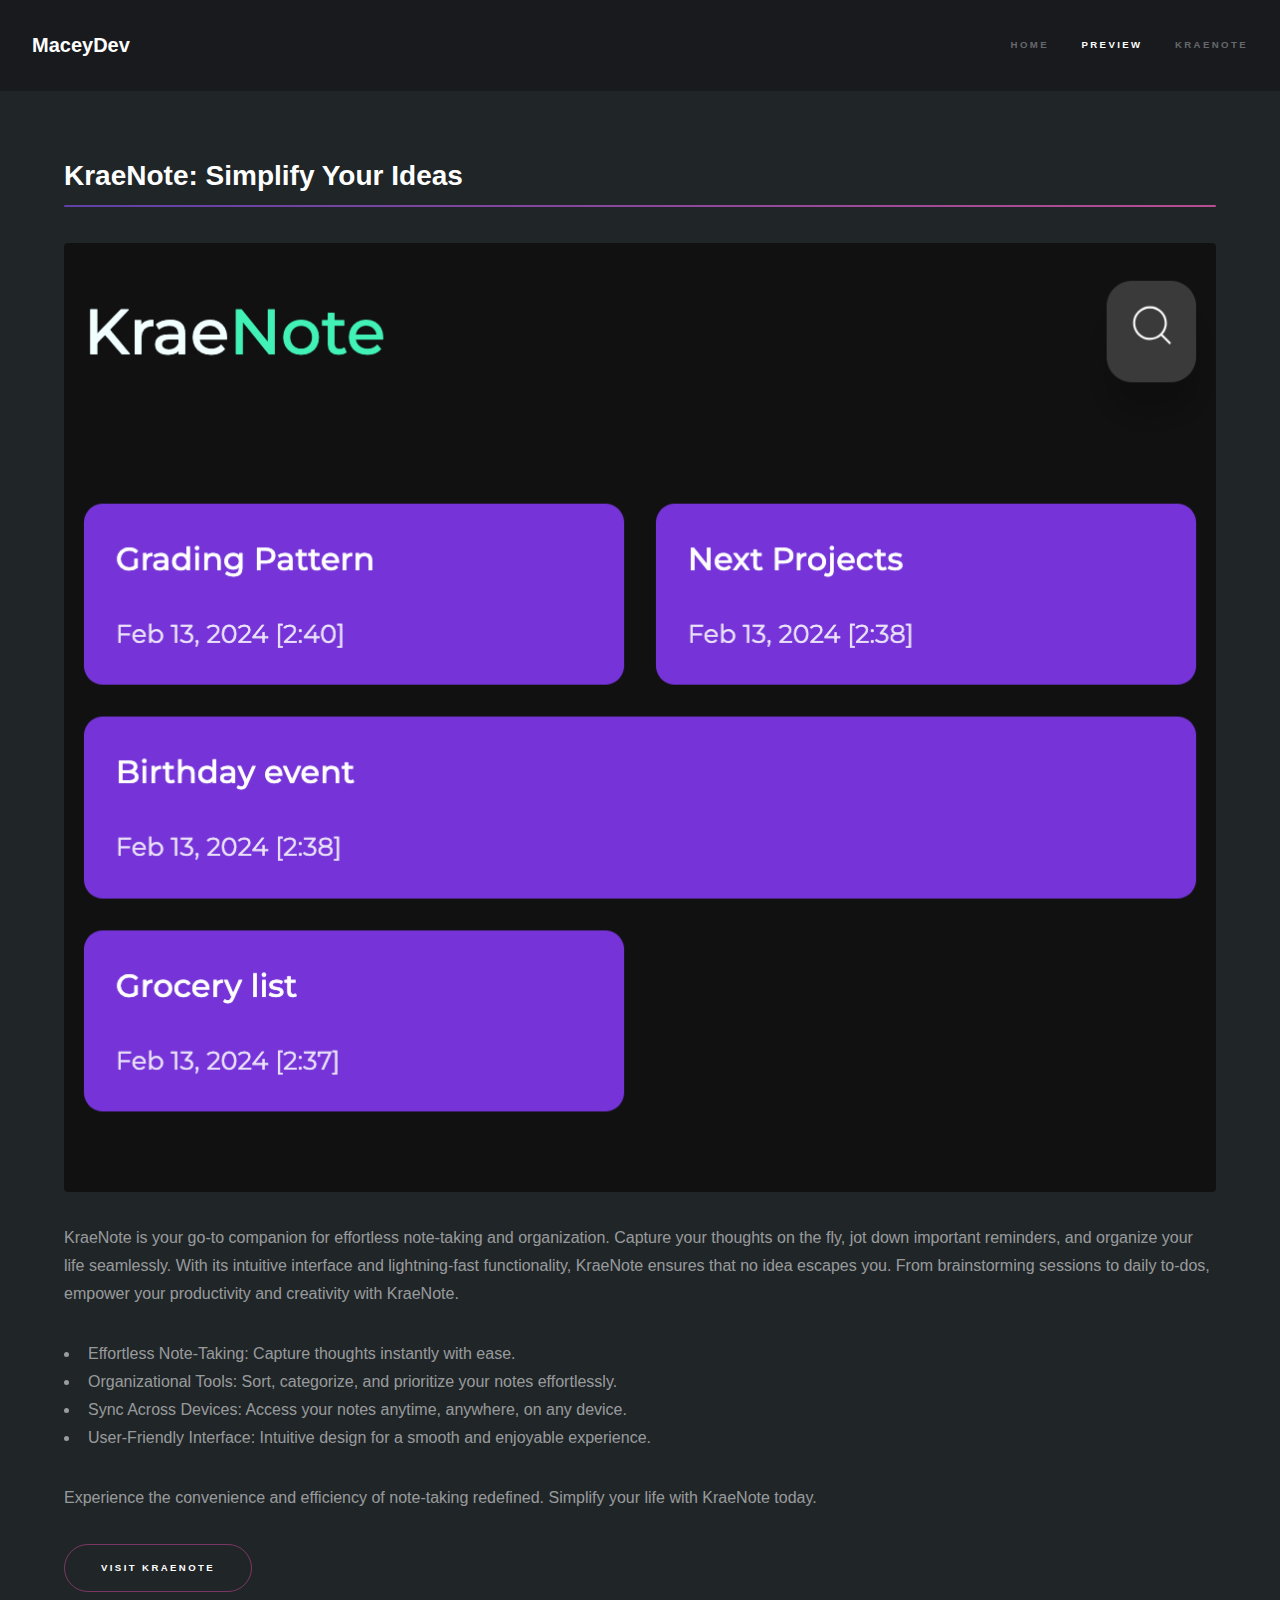
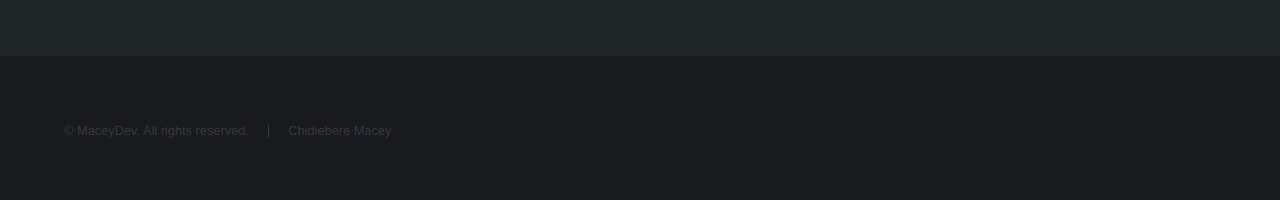
==== commit 3334d94b: "made changes to portfolio" ====
--- a/krae-generic.html
+++ b/krae-generic.html
@@ -21,7 +21,7 @@
 					<ul>
 						<li><a href="index.html">Home</a></li>
 						<li><a href="krae-generic.html" class="active">Preview</a></li>
-						<li><a href="elements.html">KraeNote</a></li>
+						<li><a href="https://kraenote-application.netlify.app/">KraeNote</a></li>
 					</ul>
 				</nav>
 			</header>
@@ -33,7 +33,7 @@
 					<section id="main" class="wrapper">
 						<div class="inner">
 							<h2 class="major">KraeNote: Simplify Your Ideas</h2>
-							<span class="image fit"><img src="images/pic04.jpg" alt="" /></span>
+							<span class="image fit"><img src="images/krae_2.png" alt="" /></span>
 							<p>KraeNote is your go-to companion for effortless note-taking and organization. Capture your thoughts on the fly, jot down important reminders, and organize your life seamlessly. With its intuitive interface and lightning-fast functionality, KraeNote ensures that no idea escapes you. From brainstorming sessions to daily to-dos, empower your productivity and creativity with KraeNote.</h4>
 							<ul>
 								<li>Effortless Note-Taking: Capture thoughts instantly with ease.</li>
@@ -44,7 +44,7 @@
 							
 							<p>Experience the convenience and efficiency of note-taking redefined. Simplify your life with KraeNote today.</p>
 							<ul class="actions">
-								<li><a href="krae-generic.html" class="button">Visit KraeNote</a></li>
+								<li><a href="https://kraenote-application.netlify.app/" class="button">Visit KraeNote</a></li>
 							</ul>
 						</div>
 					</section>
--- a/assets/css/main.css
+++ b/assets/css/main.css
@@ -2596,6 +2596,7 @@
 		.image img {
 			border-radius: 0.25em;
 			display: block;
+			width: 80%;
 		}
 
 		.image.left, .image.right {
